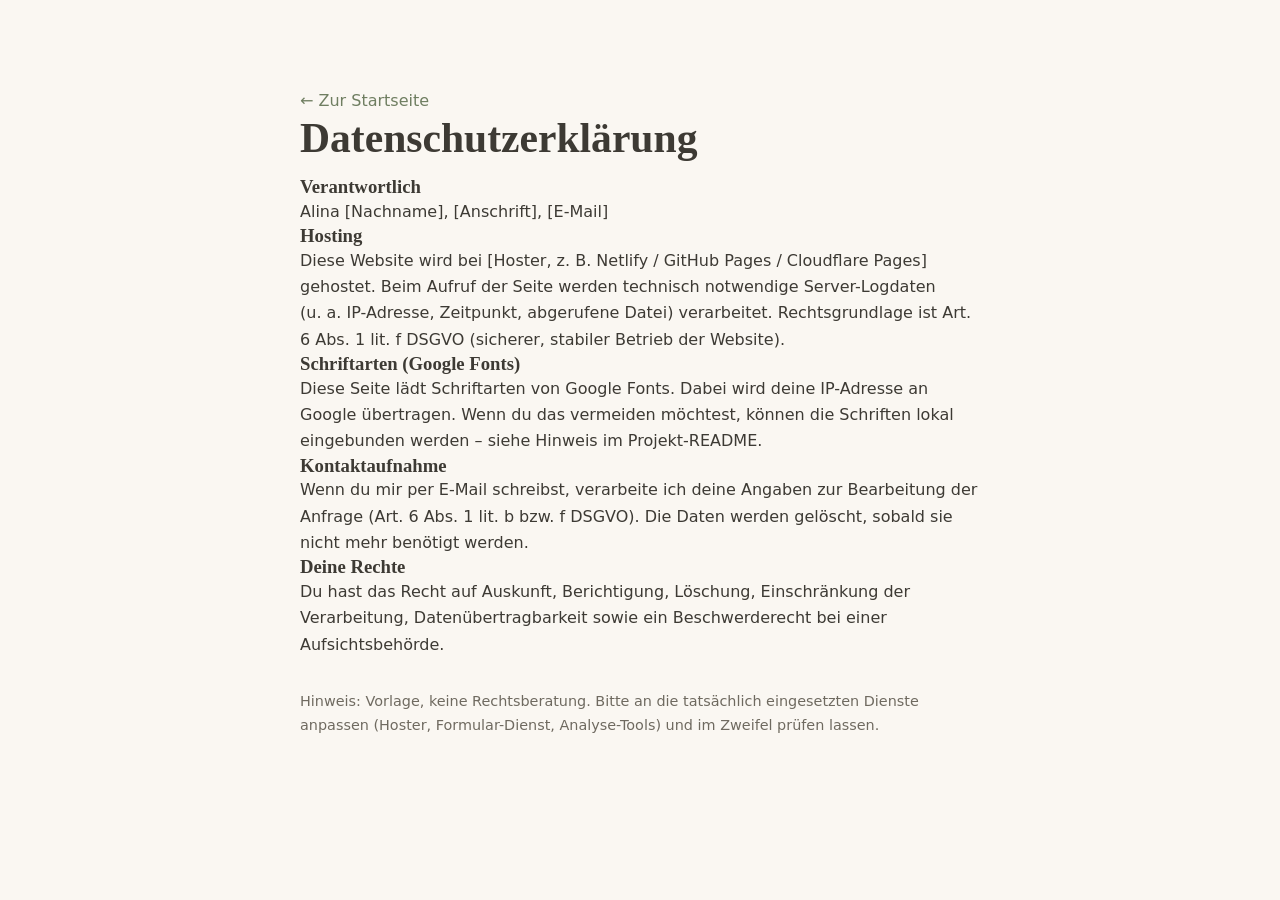
==== datenschutz.html @ 67a2e958 "Erste statische Homepage (Frontend) - One-Pager mit Hero, Angebot, Über mich, Stundenplan, Kontakt -" ====
<!DOCTYPE html>
<html lang="de">
<head>
  <meta charset="UTF-8" />
  <meta name="viewport" content="width=device-width, initial-scale=1.0" />
  <title>Datenschutz – Alinas Wohlfühl</title>
  <meta name="robots" content="noindex" />
  <link rel="icon" href="assets/favicon.svg" type="image/svg+xml" />
  <link rel="stylesheet" href="styles.css" />
</head>
<body>
  <main class="section container" style="max-width: 720px;">
    <p><a href="index.html">&larr; Zur Startseite</a></p>
    <h1 class="section__title">Datenschutzerklärung</h1>

    <h3>Verantwortlich</h3>
    <p>Alina [Nachname], [Anschrift], [E-Mail]</p>

    <h3>Hosting</h3>
    <p>
      Diese Website wird bei [Hoster, z.&nbsp;B. Netlify / GitHub Pages / Cloudflare Pages]
      gehostet. Beim Aufruf der Seite werden technisch notwendige Server-Logdaten
      (u.&nbsp;a. IP-Adresse, Zeitpunkt, abgerufene Datei) verarbeitet. Rechtsgrundlage ist
      Art. 6 Abs. 1 lit. f DSGVO (sicherer, stabiler Betrieb der Website).
    </p>

    <h3>Schriftarten (Google Fonts)</h3>
    <p>
      Diese Seite lädt Schriftarten von Google Fonts. Dabei wird deine IP-Adresse an Google
      übertragen. Wenn du das vermeiden möchtest, können die Schriften lokal eingebunden
      werden – siehe Hinweis im Projekt-README.
    </p>

    <h3>Kontaktaufnahme</h3>
    <p>
      Wenn du mir per E-Mail schreibst, verarbeite ich deine Angaben zur Bearbeitung der
      Anfrage (Art. 6 Abs. 1 lit. b bzw. f DSGVO). Die Daten werden gelöscht, sobald sie
      nicht mehr benötigt werden.
    </p>

    <h3>Deine Rechte</h3>
    <p>
      Du hast das Recht auf Auskunft, Berichtigung, Löschung, Einschränkung der
      Verarbeitung, Datenübertragbarkeit sowie ein Beschwerderecht bei einer
      Aufsichtsbehörde.
    </p>

    <p style="margin-top:2rem; color:var(--color-muted); font-size:0.9rem;">
      Hinweis: Vorlage, keine Rechtsberatung. Bitte an die tatsächlich eingesetzten Dienste
      anpassen (Hoster, Formular-Dienst, Analyse-Tools) und im Zweifel prüfen lassen.
    </p>
  </main>
</body>
</html>
---- styles.css ----
/* ---------- Design-Tokens ---------- */
:root {
  --color-bg: #faf7f2;
  --color-bg-alt: #f0e9df;
  --color-text: #3d3a34;
  --color-muted: #6f6a60;
  --color-accent: #8a9a7b;      /* salbeigrün */
  --color-accent-dark: #6f7e61;
  --color-line: #e3dccf;

  --font-head: "Cormorant Garamond", Georgia, serif;
  --font-body: "Nunito Sans", system-ui, -apple-system, Segoe UI, Roboto, sans-serif;

  --maxw: 1080px;
  --radius: 10px;
}

/* ---------- Reset / Basis ---------- */
* { box-sizing: border-box; margin: 0; padding: 0; }

html { scroll-behavior: smooth; }

body {
  font-family: var(--font-body);
  font-weight: 300;
  color: var(--color-text);
  background: var(--color-bg);
  line-height: 1.65;
  -webkit-font-smoothing: antialiased;
}

img { max-width: 100%; height: auto; display: block; }

a { color: var(--color-accent-dark); text-decoration: none; }
a:hover { text-decoration: underline; }

h1, h2, h3 { font-family: var(--font-head); font-weight: 600; line-height: 1.2; }

.container {
  width: 100%;
  max-width: var(--maxw);
  margin-inline: auto;
  padding-inline: 1.25rem;
}

/* ---------- Header / Nav ---------- */
.site-header {
  position: sticky;
  top: 0;
  z-index: 50;
  background: rgba(250, 247, 242, 0.9);
  backdrop-filter: blur(8px);
  border-bottom: 1px solid var(--color-line);
}

.nav {
  display: flex;
  align-items: center;
  justify-content: space-between;
  min-height: 64px;
}

.nav__logo {
  font-family: var(--font-head);
  font-size: 1.35rem;
  font-weight: 600;
  color: var(--color-text);
}

.nav__menu {
  list-style: none;
  display: flex;
  gap: 1.75rem;
}

.nav__menu a {
  color: var(--color-text);
  font-size: 0.95rem;
  letter-spacing: 0.02em;
}

.nav__toggle {
  display: none;
  flex-direction: column;
  gap: 5px;
  background: none;
  border: 0;
  cursor: pointer;
  padding: 6px;
}
.nav__toggle span {
  width: 24px;
  height: 2px;
  background: var(--color-text);
  transition: transform 0.2s, opacity 0.2s;
}

/* ---------- Hero ---------- */
.hero {
  background: linear-gradient(180deg, var(--color-bg-alt), var(--color-bg));
  padding-block: clamp(3.5rem, 10vw, 7rem);
  text-align: center;
}

.hero__kicker {
  text-transform: uppercase;
  letter-spacing: 0.22em;
  font-size: 0.8rem;
  color: var(--color-muted);
  margin-bottom: 1rem;
}

.hero__title {
  font-size: clamp(2.4rem, 6vw, 3.8rem);
}

.hero__text {
  max-width: 34rem;
  margin: 1.25rem auto 2rem;
  color: var(--color-muted);
  font-size: 1.1rem;
}

.hero__actions {
  display: flex;
  gap: 1rem;
  justify-content: center;
  flex-wrap: wrap;
}

/* ---------- Buttons ---------- */
.btn {
  display: inline-block;
  padding: 0.8rem 1.6rem;
  border-radius: 999px;
  font-size: 0.95rem;
  letter-spacing: 0.03em;
  transition: background 0.2s, color 0.2s, border-color 0.2s;
}
.btn:hover { text-decoration: none; }

.btn--primary {
  background: var(--color-accent);
  color: #fff;
}
.btn--primary:hover { background: var(--color-accent-dark); }

.btn--ghost {
  border: 1px solid var(--color-accent);
  color: var(--color-accent-dark);
}
.btn--ghost:hover { background: var(--color-accent); color: #fff; }

/* ---------- Sections ---------- */
.section { padding-block: clamp(3rem, 8vw, 5.5rem); }
.section--alt { background: var(--color-bg-alt); }

.section__title {
  font-size: clamp(1.8rem, 4vw, 2.6rem);
  margin-bottom: 0.75rem;
}

.section__lead {
  color: var(--color-muted);
  max-width: 40rem;
  margin-bottom: 2.5rem;
}

/* ---------- Cards ---------- */
.cards {
  display: grid;
  grid-template-columns: repeat(auto-fit, minmax(220px, 1fr));
  gap: 1.5rem;
}

.card {
  background: var(--color-bg);
  border: 1px solid var(--color-line);
  border-radius: var(--radius);
  padding: 1.75rem;
}
.section--alt .card { background: #fff; }

.card h3 { font-size: 1.4rem; margin-bottom: 0.5rem; }
.card p { color: var(--color-muted); }

/* ---------- Über mich ---------- */
.about {
  display: grid;
  grid-template-columns: minmax(0, 1fr) minmax(0, 1.4fr);
  gap: clamp(1.5rem, 5vw, 3.5rem);
  align-items: center;
}

.about__media img {
  border-radius: var(--radius);
  width: 100%;
  object-fit: cover;
}

.about__text p { margin-top: 1rem; color: var(--color-muted); }

/* ---------- Stundenplan ---------- */
.schedule {
  width: 100%;
  border-collapse: collapse;
  margin-bottom: 2rem;
}

.schedule th,
.schedule td {
  text-align: left;
  padding: 0.85rem 1rem;
  border-bottom: 1px solid var(--color-line);
}

.schedule th {
  font-family: var(--font-body);
  font-weight: 600;
  font-size: 0.85rem;
  text-transform: uppercase;
  letter-spacing: 0.08em;
  color: var(--color-muted);
}

.prices { list-style: none; display: grid; gap: 0.5rem; }
.prices li { color: var(--color-muted); }
.prices strong { color: var(--color-text); font-weight: 600; }

/* ---------- Kontakt ---------- */
.contact__details { margin: 1rem 0 2rem; font-size: 1.1rem; }

.contact__form {
  display: grid;
  gap: 1rem;
  max-width: 32rem;
}

.contact__form label {
  display: grid;
  gap: 0.35rem;
  font-size: 0.9rem;
  color: var(--color-muted);
}

.contact__form input,
.contact__form textarea {
  font: inherit;
  padding: 0.7rem 0.85rem;
  border: 1px solid var(--color-line);
  border-radius: 8px;
  background: #fff;
  color: var(--color-text);
}
.contact__form input:focus,
.contact__form textarea:focus {
  outline: 2px solid var(--color-accent);
  outline-offset: 1px;
}

.contact__form .btn { justify-self: start; cursor: pointer; border: 0; }

.contact__note { font-size: 0.9rem; color: var(--color-accent-dark); }

/* ---------- Footer ---------- */
.site-footer {
  background: var(--color-text);
  color: #d8d3c8;
  padding-block: 2rem;
  font-size: 0.9rem;
}
.site-footer a { color: #d8d3c8; text-decoration: underline; }
.site-footer__inner {
  display: flex;
  justify-content: space-between;
  flex-wrap: wrap;
  gap: 0.5rem;
}

/* ---------- Mobile ---------- */
@media (max-width: 760px) {
  .nav__toggle { display: flex; }

  .nav__menu {
    position: absolute;
    inset: 64px 0 auto 0;
    flex-direction: column;
    gap: 0;
    background: var(--color-bg);
    border-bottom: 1px solid var(--color-line);
    max-height: 0;
    overflow: hidden;
    transition: max-height 0.25s ease;
  }
  .nav__menu.is-open { max-height: 320px; }
  .nav__menu li { border-top: 1px solid var(--color-line); }
  .nav__menu a { display: block; padding: 0.9rem 1.25rem; }

  .about { grid-template-columns: 1fr; }
  .about__media { order: -1; max-width: 360px; }
}

@media (prefers-reduced-motion: reduce) {
  html { scroll-behavior: auto; }
  * { transition: none !important; }
}
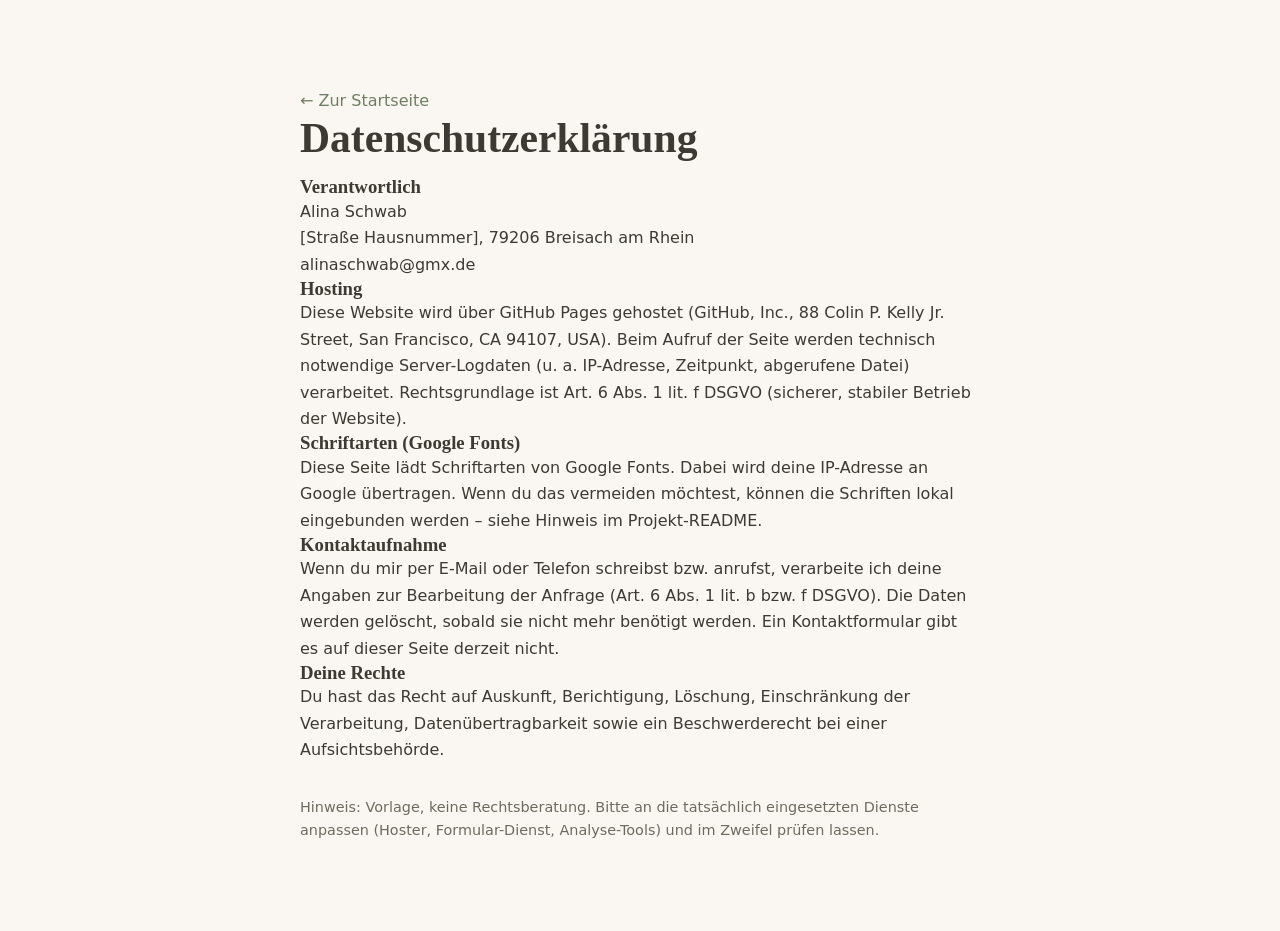
==== commit ad062718: "WOHLRAUM-Branding, Über-Text gegliedert, Kontaktdaten, Formular entfernt - Marke überall auf WOHLRAU" ====
--- a/datenschutz.html
+++ b/datenschutz.html
@@ -3,7 +3,7 @@
 <head>
   <meta charset="UTF-8" />
   <meta name="viewport" content="width=device-width, initial-scale=1.0" />
-  <title>Datenschutz – Alinas Wohlfühl</title>
+  <title>Datenschutz – WOHLRAUM</title>
   <meta name="robots" content="noindex" />
   <link rel="icon" href="assets/favicon.svg" type="image/svg+xml" />
   <link rel="stylesheet" href="styles.css" />
@@ -14,14 +14,19 @@
     <h1 class="section__title">Datenschutzerklärung</h1>
 
     <h3>Verantwortlich</h3>
-    <p>Alina [Nachname], [Anschrift], [E-Mail]</p>
+    <p>
+      Alina Schwab<br />
+      [Straße Hausnummer], 79206 Breisach am Rhein<br />
+      alinaschwab@gmx.de
+    </p>
 
     <h3>Hosting</h3>
     <p>
-      Diese Website wird bei [Hoster, z.&nbsp;B. Netlify / GitHub Pages / Cloudflare Pages]
-      gehostet. Beim Aufruf der Seite werden technisch notwendige Server-Logdaten
-      (u.&nbsp;a. IP-Adresse, Zeitpunkt, abgerufene Datei) verarbeitet. Rechtsgrundlage ist
-      Art. 6 Abs. 1 lit. f DSGVO (sicherer, stabiler Betrieb der Website).
+      Diese Website wird über GitHub Pages gehostet (GitHub, Inc., 88 Colin P. Kelly Jr.
+      Street, San Francisco, CA 94107, USA). Beim Aufruf der Seite werden technisch
+      notwendige Server-Logdaten (u.&nbsp;a. IP-Adresse, Zeitpunkt, abgerufene Datei)
+      verarbeitet. Rechtsgrundlage ist Art. 6 Abs. 1 lit. f DSGVO (sicherer, stabiler
+      Betrieb der Website).
     </p>
 
     <h3>Schriftarten (Google Fonts)</h3>
@@ -33,9 +38,10 @@
 
     <h3>Kontaktaufnahme</h3>
     <p>
-      Wenn du mir per E-Mail schreibst, verarbeite ich deine Angaben zur Bearbeitung der
-      Anfrage (Art. 6 Abs. 1 lit. b bzw. f DSGVO). Die Daten werden gelöscht, sobald sie
-      nicht mehr benötigt werden.
+      Wenn du mir per E-Mail oder Telefon schreibst bzw. anrufst, verarbeite ich deine
+      Angaben zur Bearbeitung der Anfrage (Art. 6 Abs. 1 lit. b bzw. f DSGVO). Die Daten
+      werden gelöscht, sobald sie nicht mehr benötigt werden. Ein Kontaktformular gibt es
+      auf dieser Seite derzeit nicht.
     </p>
 
     <h3>Deine Rechte</h3>
--- a/styles.css
+++ b/styles.css
@@ -184,21 +184,44 @@
 .card h3 { font-size: 1.4rem; margin-bottom: 0.5rem; }
 .card p { color: var(--color-muted); }
 
-/* ---------- Über mich ---------- */
-.about {
-  display: grid;
-  grid-template-columns: minmax(0, 1fr) minmax(0, 1.4fr);
-  gap: clamp(1.5rem, 5vw, 3.5rem);
-  align-items: center;
-}
-
+/* ---------- Über WOHLRAUM ---------- */
+.about { max-width: 44rem; margin-inline: auto; }
+
+.about__media {
+  width: min(340px, 75%);
+  margin: 0 auto 2.5rem;
+}
 .about__media img {
   border-radius: var(--radius);
   width: 100%;
-  object-fit: cover;
-}
-
-.about__text p { margin-top: 1rem; color: var(--color-muted); }
+}
+
+.about__text > p { margin-top: 1rem; color: var(--color-muted); }
+
+.about__lead {
+  font-size: 1.15rem;
+  color: var(--color-text) !important;
+  margin-top: 0.5rem;
+}
+
+.about__text h3 {
+  font-size: 1.6rem;
+  margin-top: 2.5rem;
+}
+
+.about__mantra {
+  font-family: var(--font-head);
+  font-size: 1.5rem;
+  text-align: center;
+  color: var(--color-accent-dark) !important;
+  margin: 1.75rem 0;
+}
+
+.about__closing {
+  margin-top: 1.75rem;
+  font-style: italic;
+  color: var(--color-text) !important;
+}
 
 /* ---------- Stundenplan ---------- */
 .schedule {
@@ -228,39 +251,7 @@
 .prices strong { color: var(--color-text); font-weight: 600; }
 
 /* ---------- Kontakt ---------- */
-.contact__details { margin: 1rem 0 2rem; font-size: 1.1rem; }
-
-.contact__form {
-  display: grid;
-  gap: 1rem;
-  max-width: 32rem;
-}
-
-.contact__form label {
-  display: grid;
-  gap: 0.35rem;
-  font-size: 0.9rem;
-  color: var(--color-muted);
-}
-
-.contact__form input,
-.contact__form textarea {
-  font: inherit;
-  padding: 0.7rem 0.85rem;
-  border: 1px solid var(--color-line);
-  border-radius: 8px;
-  background: #fff;
-  color: var(--color-text);
-}
-.contact__form input:focus,
-.contact__form textarea:focus {
-  outline: 2px solid var(--color-accent);
-  outline-offset: 1px;
-}
-
-.contact__form .btn { justify-self: start; cursor: pointer; border: 0; }
-
-.contact__note { font-size: 0.9rem; color: var(--color-accent-dark); }
+.contact__details { margin: 1rem 0 0; font-size: 1.15rem; }
 
 /* ---------- Footer ---------- */
 .site-footer {
@@ -296,8 +287,6 @@
   .nav__menu li { border-top: 1px solid var(--color-line); }
   .nav__menu a { display: block; padding: 0.9rem 1.25rem; }
 
-  .about { grid-template-columns: 1fr; }
-  .about__media { order: -1; max-width: 360px; }
 }
 
 @media (prefers-reduced-motion: reduce) {
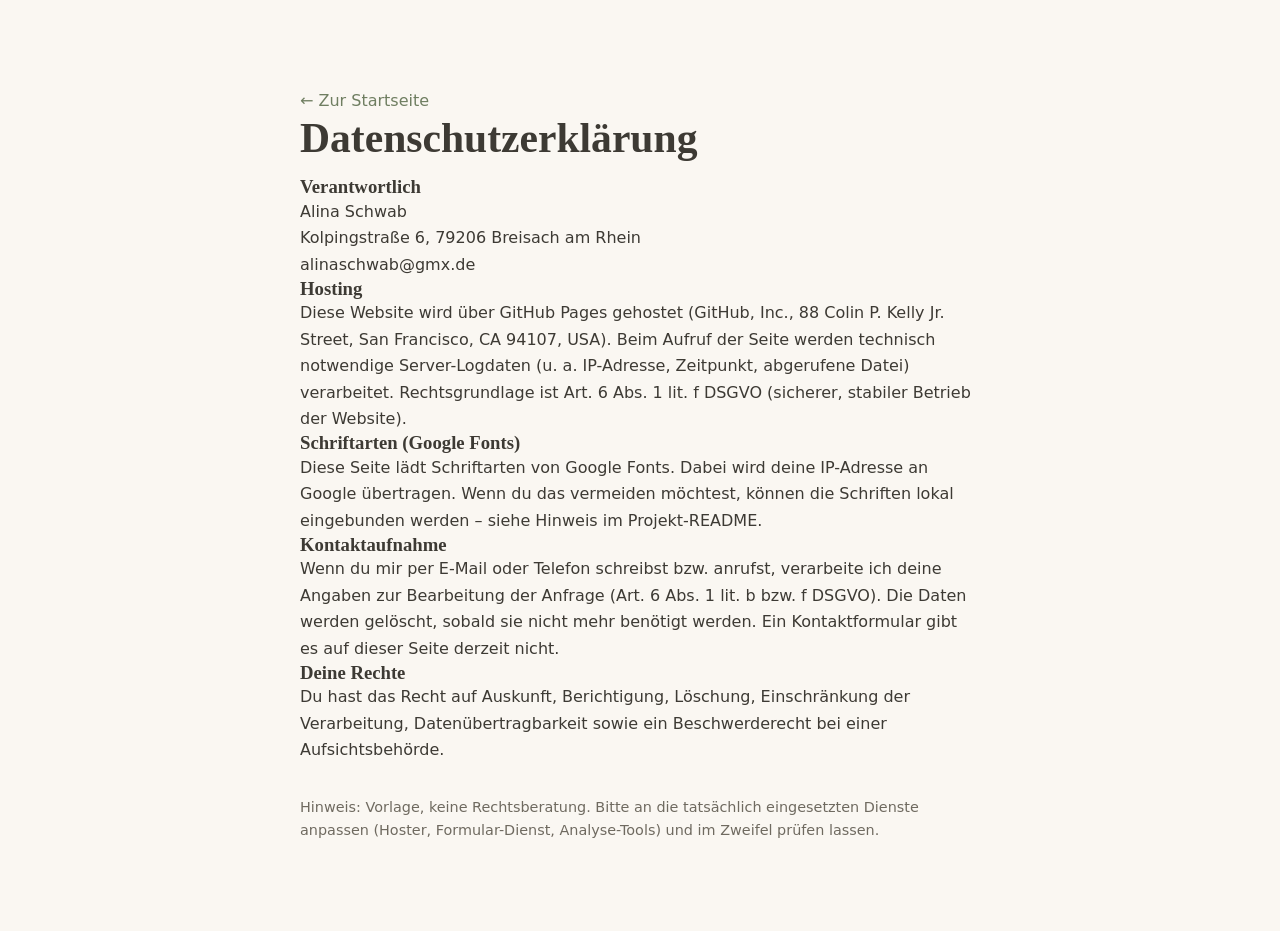
==== commit fbf979cd: "Update contact information and improve homepage messaging" ====
--- a/datenschutz.html
+++ b/datenschutz.html
@@ -16,7 +16,7 @@
     <h3>Verantwortlich</h3>
     <p>
       Alina Schwab<br />
-      [Straße Hausnummer], 79206 Breisach am Rhein<br />
+      Kolpingstraße 6, 79206 Breisach am Rhein<br />
       alinaschwab@gmx.de
     </p>
 
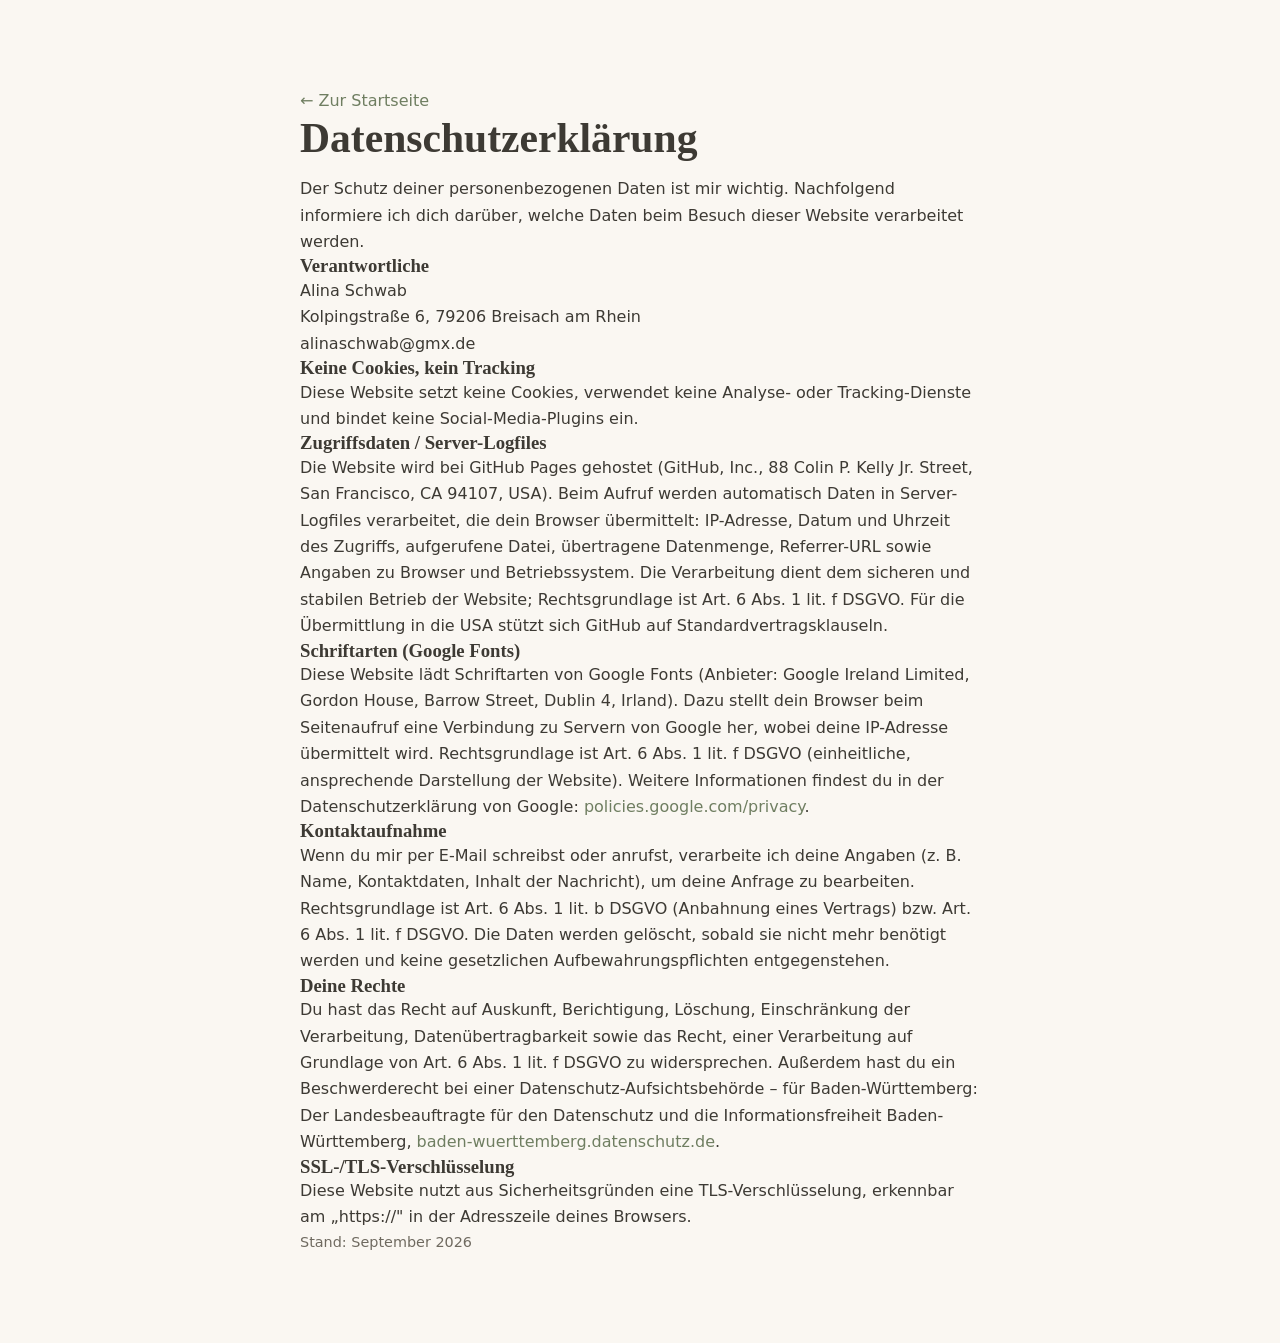
==== commit 032d3661: "Datenschutzerklärung besucherorientiert überarbeitet, Entwicklernotizen entfernt" ====
--- a/datenschutz.html
+++ b/datenschutz.html
@@ -13,48 +13,74 @@
     <p><a href="index.html">&larr; Zur Startseite</a></p>
     <h1 class="section__title">Datenschutzerklärung</h1>
 
-    <h3>Verantwortlich</h3>
+    <p>
+      Der Schutz deiner personenbezogenen Daten ist mir wichtig. Nachfolgend informiere
+      ich dich darüber, welche Daten beim Besuch dieser Website verarbeitet werden.
+    </p>
+
+    <h3>Verantwortliche</h3>
     <p>
       Alina Schwab<br />
       Kolpingstraße 6, 79206 Breisach am Rhein<br />
       alinaschwab@gmx.de
     </p>
 
-    <h3>Hosting</h3>
+    <h3>Keine Cookies, kein Tracking</h3>
     <p>
-      Diese Website wird über GitHub Pages gehostet (GitHub, Inc., 88 Colin P. Kelly Jr.
-      Street, San Francisco, CA 94107, USA). Beim Aufruf der Seite werden technisch
-      notwendige Server-Logdaten (u.&nbsp;a. IP-Adresse, Zeitpunkt, abgerufene Datei)
-      verarbeitet. Rechtsgrundlage ist Art. 6 Abs. 1 lit. f DSGVO (sicherer, stabiler
-      Betrieb der Website).
+      Diese Website setzt keine Cookies, verwendet keine Analyse- oder Tracking-Dienste
+      und bindet keine Social-Media-Plugins ein.
+    </p>
+
+    <h3>Zugriffsdaten / Server-Logfiles</h3>
+    <p>
+      Die Website wird bei GitHub Pages gehostet (GitHub, Inc., 88 Colin P. Kelly Jr.
+      Street, San Francisco, CA 94107, USA). Beim Aufruf werden automatisch Daten in
+      Server-Logfiles verarbeitet, die dein Browser übermittelt: IP-Adresse, Datum und
+      Uhrzeit des Zugriffs, aufgerufene Datei, übertragene Datenmenge, Referrer-URL sowie
+      Angaben zu Browser und Betriebssystem. Die Verarbeitung dient dem sicheren und
+      stabilen Betrieb der Website; Rechtsgrundlage ist Art. 6 Abs. 1 lit. f DSGVO. Für
+      die Übermittlung in die USA stützt sich GitHub auf Standardvertragsklauseln.
     </p>
 
     <h3>Schriftarten (Google Fonts)</h3>
     <p>
-      Diese Seite lädt Schriftarten von Google Fonts. Dabei wird deine IP-Adresse an Google
-      übertragen. Wenn du das vermeiden möchtest, können die Schriften lokal eingebunden
-      werden – siehe Hinweis im Projekt-README.
+      Diese Website lädt Schriftarten von Google Fonts (Anbieter: Google Ireland Limited,
+      Gordon House, Barrow Street, Dublin 4, Irland). Dazu stellt dein Browser beim
+      Seitenaufruf eine Verbindung zu Servern von Google her, wobei deine IP-Adresse
+      übermittelt wird. Rechtsgrundlage ist Art. 6 Abs. 1 lit. f DSGVO (einheitliche,
+      ansprechende Darstellung der Website). Weitere Informationen findest du in der
+      Datenschutzerklärung von Google:
+      <a href="https://policies.google.com/privacy" target="_blank" rel="noopener">policies.google.com/privacy</a>.
     </p>
 
     <h3>Kontaktaufnahme</h3>
     <p>
-      Wenn du mir per E-Mail oder Telefon schreibst bzw. anrufst, verarbeite ich deine
-      Angaben zur Bearbeitung der Anfrage (Art. 6 Abs. 1 lit. b bzw. f DSGVO). Die Daten
-      werden gelöscht, sobald sie nicht mehr benötigt werden. Ein Kontaktformular gibt es
-      auf dieser Seite derzeit nicht.
+      Wenn du mir per E-Mail schreibst oder anrufst, verarbeite ich deine Angaben
+      (z.&nbsp;B. Name, Kontaktdaten, Inhalt der Nachricht), um deine Anfrage zu
+      bearbeiten. Rechtsgrundlage ist Art. 6 Abs. 1 lit. b DSGVO (Anbahnung eines
+      Vertrags) bzw. Art. 6 Abs. 1 lit. f DSGVO. Die Daten werden gelöscht, sobald sie
+      nicht mehr benötigt werden und keine gesetzlichen Aufbewahrungspflichten
+      entgegenstehen.
     </p>
 
     <h3>Deine Rechte</h3>
     <p>
       Du hast das Recht auf Auskunft, Berichtigung, Löschung, Einschränkung der
-      Verarbeitung, Datenübertragbarkeit sowie ein Beschwerderecht bei einer
-      Aufsichtsbehörde.
+      Verarbeitung, Datenübertragbarkeit sowie das Recht, einer Verarbeitung auf
+      Grundlage von Art. 6 Abs. 1 lit. f DSGVO zu widersprechen. Außerdem hast du ein
+      Beschwerderecht bei einer Datenschutz-Aufsichtsbehörde – für Baden-Württemberg:
+      Der Landesbeauftragte für den Datenschutz und die Informationsfreiheit
+      Baden-Württemberg,
+      <a href="https://www.baden-wuerttemberg.datenschutz.de/" target="_blank" rel="noopener">baden-wuerttemberg.datenschutz.de</a>.
     </p>
 
-    <p style="margin-top:2rem; color:var(--color-muted); font-size:0.9rem;">
-      Hinweis: Vorlage, keine Rechtsberatung. Bitte an die tatsächlich eingesetzten Dienste
-      anpassen (Hoster, Formular-Dienst, Analyse-Tools) und im Zweifel prüfen lassen.
+    <h3>SSL-/TLS-Verschlüsselung</h3>
+    <p>
+      Diese Website nutzt aus Sicherheitsgründen eine TLS-Verschlüsselung, erkennbar am
+      „https://" in der Adresszeile deines Browsers.
     </p>
+
+    <p style="color:var(--color-muted); font-size:0.9rem;">Stand: September 2026</p>
   </main>
 </body>
 </html>
